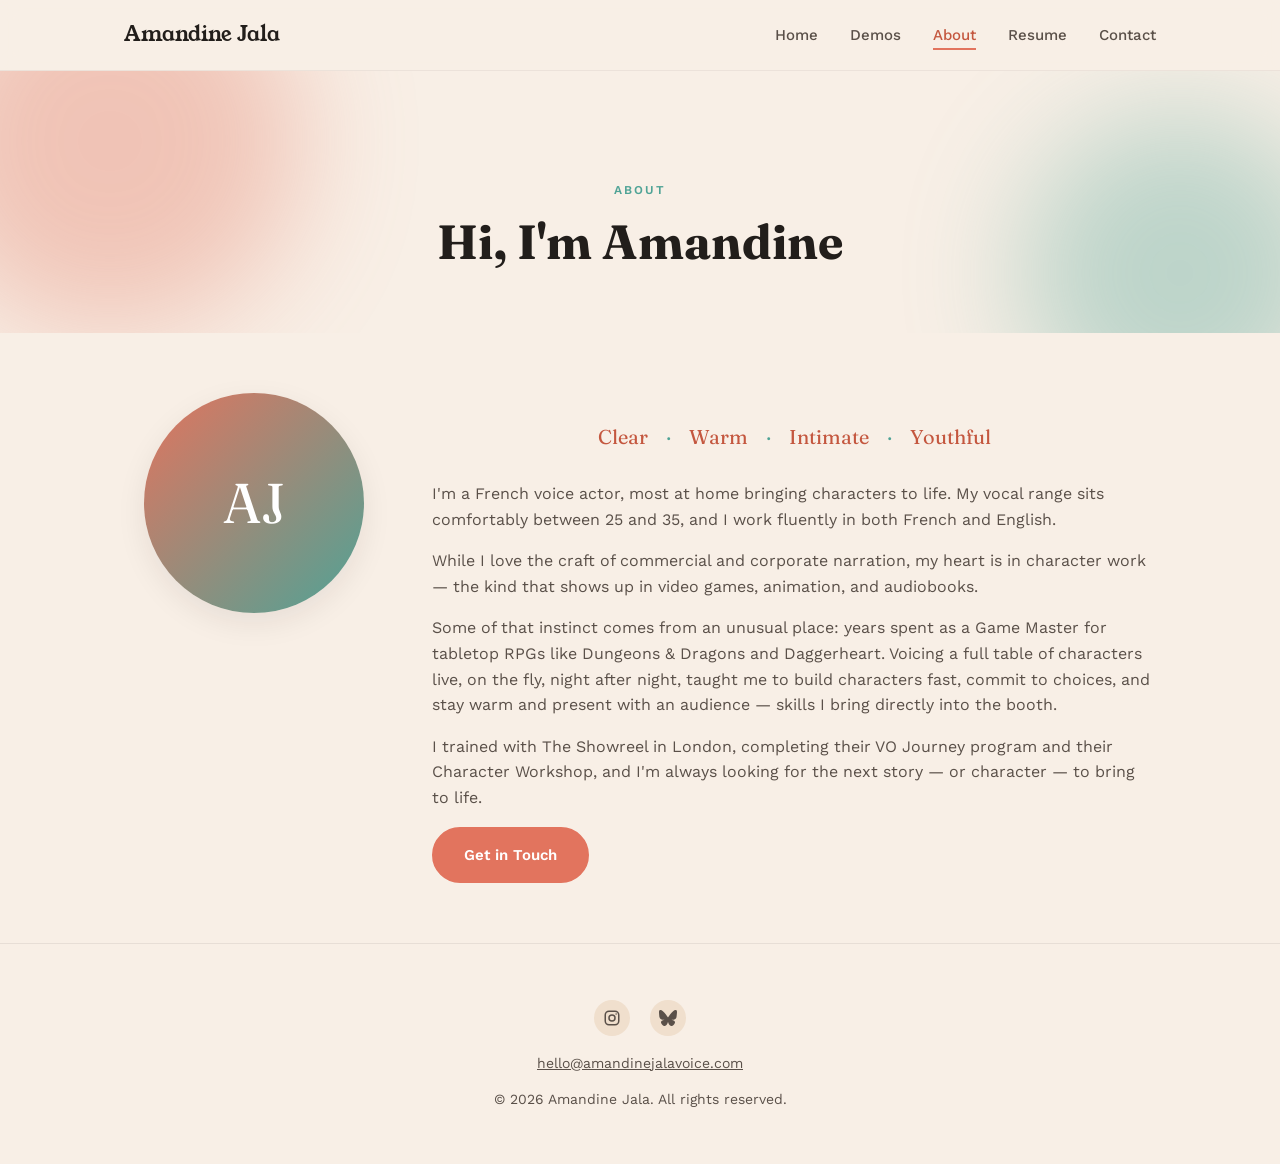
==== about.html @ 7c83095b "Add new vo website" ====
<!DOCTYPE html>
<html lang="en">
<head>
<meta charset="UTF-8">
<meta name="viewport" content="width=device-width, initial-scale=1.0">
<title>About — Amandine Jala</title>
<meta name="description" content="Amandine Jala is a French voice actor with a clear, warm, intimate, youthful voice, specializing in character work for gaming, animation, and audiobooks.">
<link rel="icon" type="image/svg+xml" href="favicon.svg">
<link rel="stylesheet" href="style.css">
</head>
<body>

<header class="site-header">
  <nav class="nav">
    <a href="index.html" class="nav-logo">Amandine Jala</a>
    <button class="nav-toggle" data-nav-toggle aria-label="Toggle menu">
      <span></span><span></span><span></span>
    </button>
    <ul class="nav-links">
      <li><a href="index.html">Home</a></li>
      <li><a href="demos.html">Demos</a></li>
      <li><a href="about.html" aria-current="page">About</a></li>
      <li><a href="resume.html">Resume</a></li>
      <li><a href="contact.html">Contact</a></li>
    </ul>
  </nav>
</header>

<header class="hero" style="padding-bottom: 40px;">
  <span class="eyebrow">About</span>
  <h1 style="font-size: clamp(32px, 5vw, 48px);">Hi, I'm Amandine</h1>
</header>

<main class="container">
  <section class="reveal">
    <div class="about-grid">
      <!-- TODO: replace with a real headshot, e.g. <img src="headshot.jpg" alt="Amandine Jala"> -->
      <div class="avatar-placeholder" aria-hidden="true">AJ</div>

      <div>
        <div class="word-highlight">
          <span>Clear</span><span>Warm</span><span>Intimate</span><span>Youthful</span>
        </div>
        <p>I'm a French voice actor, most at home bringing characters to life. My vocal range sits comfortably between 25 and 35, and I work fluently in both French and English.</p>
        <p>While I love the craft of commercial and corporate narration, my heart is in character work — the kind that shows up in video games, animation, and audiobooks.</p>
        <p>Some of that instinct comes from an unusual place: years spent as a Game Master for tabletop RPGs like Dungeons &amp; Dragons and Daggerheart. Voicing a full table of characters live, on the fly, night after night, taught me to build characters fast, commit to choices, and stay warm and present with an audience — skills I bring directly into the booth.</p>
        <p>I trained with The Showreel in London, completing their VO Journey program and their Character Workshop, and I'm always looking for the next story — or character — to bring to life.</p>
        <a href="contact.html" class="btn">Get in Touch</a>
      </div>
    </div>
  </section>
</main>

<footer class="site-footer">
  <div class="container">
    <div class="social-row">
      <a href="https://instagram.com/yourhandle" target="_blank" rel="noopener" aria-label="Instagram">
        <svg width="18" height="18" viewBox="0 0 24 24" fill="none" stroke="currentColor" stroke-width="2"><rect x="3" y="3" width="18" height="18" rx="5"/><circle cx="12" cy="12" r="4"/><circle cx="17.5" cy="6.5" r="1" fill="currentColor" stroke="none"/></svg>
      </a>
      <a href="https://bsky.app/profile/yourhandle" target="_blank" rel="noopener" aria-label="Bluesky">
        <svg width="18" height="18" viewBox="0 0 24 24" fill="currentColor"><path d="M5.202 2.857C7.954 4.922 10.913 9.11 12 11.358c1.087-2.247 4.046-6.436 6.798-8.501C20.783 1.366 24 .213 24 3.883c0 .732-.42 6.156-.667 7.037-.856 3.061-3.978 3.842-6.755 3.37 4.854.826 6.089 3.562 3.422 6.299-5.065 5.196-7.28-1.304-7.847-2.97-.104-.305-.152-.448-.153-.327 0-.121-.05.022-.153.327-.568 1.666-2.782 8.166-7.847 2.97-2.667-2.737-1.432-5.473 3.422-6.3-2.777.473-5.899-.308-6.755-3.369C.42 10.04 0 4.615 0 3.883c0-3.67 3.217-2.517 5.202-1.026"/></svg>
      </a>
    </div>
    <p><a href="mailto:hello@amandinejalavoice.com">hello@amandinejalavoice.com</a></p>
    <p>&copy; <span data-year></span> Amandine Jala. All rights reserved.</p>
  </div>
</footer>

<script src="script.js"></script>
</body>
</html>
---- style.css ----
@import url('https://fonts.googleapis.com/css2?family=Fraunces:ital,opsz,wght@0,9..144,400;0,9..144,500;0,9..144,600;1,9..144,500&family=Young+Serif&family=Work+Sans:wght@400;500;600;700&display=swap');

:root {
  --bg: #F8EFE6;
  --bg-alt: #F0DFCD;
  --text: #221E1B;
  --text-soft: #5A5049;
  --primary: #E2745E;
  --primary-dark: #C4573F;
  --accent: #4FA396;
  --card-bg: #FFFFFF;
  --radius: 16px;
  --radius-sm: 10px;
  --max-width: 1080px;
  --font-heading: 'Fraunces', serif;
  --font-body: 'Work Sans', sans-serif;
  --shadow: 0 10px 30px rgba(34, 30, 27, 0.08);
}

* { box-sizing: border-box; }

html { scroll-behavior: smooth; }

body {
  margin: 0;
  background: var(--bg);
  color: var(--text);
  font-family: var(--font-body);
  line-height: 1.6;
  -webkit-font-smoothing: antialiased;
}

img { max-width: 100%; display: block; }

a { color: inherit; }

.container {
  max-width: var(--max-width);
  margin: 0 auto;
  padding: 0 24px;
}

h1, h2, h3 {
  font-family: var(--font-heading);
  line-height: 1.15;
  margin: 0 0 0.5em;
}

h1 { font-size: clamp(38px, 6vw, 62px); }
h2 { font-size: clamp(26px, 4vw, 36px); color: var(--primary-dark); }
h3 { font-size: 20px; }

p { margin: 0 0 1em; color: var(--text-soft); }

.eyebrow {
  font-family: var(--font-body);
  text-transform: uppercase;
  letter-spacing: 0.16em;
  font-size: 12px;
  font-weight: 600;
  color: var(--accent);
  margin-bottom: 14px;
  display: block;
}

/* ===== Nav ===== */
.site-header {
  position: sticky;
  top: 0;
  z-index: 100;
  background: rgba(248, 239, 230, 0.85);
  backdrop-filter: blur(10px);
  border-bottom: 1px solid rgba(34, 30, 27, 0.06);
}

.nav {
  display: flex;
  align-items: center;
  justify-content: space-between;
  padding: 18px 24px;
  max-width: var(--max-width);
  margin: 0 auto;
}

.nav-logo,
.wordmark {
  font-family: 'Young Serif', serif;
  font-weight: 400;
}

.nav-logo {
  font-size: 21px;
  text-decoration: none;
  color: var(--text);
}


.nav-toggle {
  display: none;
  flex-direction: column;
  gap: 5px;
  background: none;
  border: none;
  cursor: pointer;
  padding: 6px;
}

.nav-toggle span {
  width: 24px;
  height: 2px;
  background: var(--text);
  border-radius: 2px;
}

.nav-links {
  display: flex;
  gap: 32px;
  list-style: none;
  margin: 0;
  padding: 0;
}

.nav-links a {
  text-decoration: none;
  font-weight: 500;
  font-size: 15px;
  color: var(--text-soft);
  padding-bottom: 4px;
  border-bottom: 2px solid transparent;
  transition: color 0.2s ease, border-color 0.2s ease;
}

.nav-links a:hover,
.nav-links a[aria-current="page"] {
  color: var(--primary-dark);
  border-color: var(--primary);
}

@media (max-width: 720px) {
  .nav-toggle { display: flex; }
  .nav-links {
    position: absolute;
    top: 100%;
    left: 0;
    right: 0;
    flex-direction: column;
    gap: 0;
    background: var(--bg);
    border-bottom: 1px solid rgba(34, 30, 27, 0.08);
    max-height: 0;
    overflow: hidden;
    transition: max-height 0.3s ease;
  }
  .nav-links.open { max-height: 320px; }
  .nav-links li { width: 100%; }
  .nav-links a {
    display: block;
    padding: 14px 24px;
    border-bottom: none;
  }
}

/* ===== Buttons ===== */
.btn {
  display: inline-flex;
  align-items: center;
  gap: 8px;
  font-family: var(--font-body);
  font-weight: 600;
  font-size: 15px;
  padding: 14px 30px;
  border-radius: 999px;
  background: var(--primary);
  color: #fff;
  text-decoration: none;
  border: 2px solid var(--primary);
  cursor: pointer;
  transition: transform 0.2s ease, box-shadow 0.2s ease, background 0.2s ease;
}

.btn:hover {
  background: var(--primary-dark);
  border-color: var(--primary-dark);
  transform: translateY(-2px);
  box-shadow: 0 8px 20px rgba(226, 116, 94, 0.35);
}

.btn.outline {
  background: transparent;
  color: var(--primary-dark);
}

.btn.outline:hover {
  background: var(--primary);
  color: #fff;
}

.btn-row {
  display: flex;
  gap: 16px;
  flex-wrap: wrap;
  justify-content: center;
}

/* ===== Hero ===== */
.hero {
  position: relative;
  text-align: center;
  padding: 110px 24px 70px;
  overflow: hidden;
}

.hero::before,
.hero::after {
  content: "";
  position: absolute;
  border-radius: 50%;
  filter: blur(60px);
  opacity: 0.35;
  z-index: 0;
}

.hero::before {
  width: 380px;
  height: 380px;
  background: var(--primary);
  top: -120px;
  left: -80px;
}

.hero::after {
  width: 320px;
  height: 320px;
  background: var(--accent);
  bottom: -100px;
  right: -60px;
}

.hero > * {
  position: relative;
  z-index: 1;
}

.hero .tagline {
  max-width: 600px;
  margin: 0 auto 32px;
  font-size: 19px;
}

/* ===== Waveform decoration ===== */
.waveform {
  display: flex;
  align-items: center;
  justify-content: center;
  gap: 5px;
  height: 48px;
  margin: 36px auto;
}

.waveform span {
  width: 4px;
  border-radius: 3px;
  background: var(--primary);
  animation: wave 1.2s ease-in-out infinite;
  animation-delay: calc(var(--i) * 0.08s);
}

.waveform span:nth-child(3n) { background: var(--accent); }

@keyframes wave {
  0%, 100% { height: 8px; }
  50% { height: 40px; }
}

@media (prefers-reduced-motion: reduce) {
  .waveform span { animation: none; height: 20px; }
}

/* ===== At-a-glance stats ===== */
.stats {
  display: grid;
  grid-template-columns: repeat(auto-fit, minmax(200px, 1fr));
  gap: 24px;
  margin: 50px 0;
}

.stat {
  text-align: center;
}

.stat .value {
  font-family: var(--font-heading);
  font-size: 26px;
  color: var(--primary-dark);
  display: block;
  margin-bottom: 6px;
}

.stat .label {
  font-size: 13px;
  text-transform: uppercase;
  letter-spacing: 0.08em;
  color: var(--text-soft);
}

/* ===== Cards / grid ===== */
.cards {
  display: grid;
  grid-template-columns: repeat(auto-fit, minmax(240px, 1fr));
  gap: 22px;
}

.card {
  background: var(--card-bg);
  border-radius: var(--radius);
  padding: 28px;
  box-shadow: var(--shadow);
  transition: transform 0.25s ease, box-shadow 0.25s ease;
  display: flex;
  flex-direction: column;
}

.card .player {
  margin-top: auto;
}

.card:hover {
  transform: translateY(-4px);
  box-shadow: 0 16px 36px rgba(34, 30, 27, 0.12);
}

.tag {
  display: inline-block;
  align-self: flex-start;
  font-size: 12px;
  font-weight: 700;
  text-transform: uppercase;
  letter-spacing: 0.06em;
  color: var(--primary-dark);
  background: rgba(226, 116, 94, 0.14);
  padding: 4px 12px;
  border-radius: 999px;
  margin-bottom: 14px;
}

.card.link-card {
  text-decoration: none;
  display: block;
}

.card .go {
  color: var(--primary-dark);
  font-weight: 600;
  font-size: 14px;
  text-decoration: none;
}

/* ===== Sections ===== */
section {
  padding: 60px 0;
}

.section-intro {
  text-align: center;
  max-width: 640px;
  margin: 0 auto 44px;
}

.section-intro p { margin: 0; }

/* ===== Reveal on scroll ===== */
.reveal {
  opacity: 0;
  transform: translateY(18px);
  transition: opacity 0.6s ease, transform 0.6s ease;
}

.reveal.visible {
  opacity: 1;
  transform: none;
}

/* ===== Audio player ===== */
.player {
  display: flex;
  align-items: center;
  gap: 12px;
  background: var(--bg);
  border-radius: 999px;
  padding: 8px 16px 8px 8px;
  margin-top: 8px;
}

.player .play-btn {
  width: 38px;
  height: 38px;
  flex-shrink: 0;
  border-radius: 50%;
  background: var(--primary);
  color: #fff;
  border: none;
  cursor: pointer;
  display: flex;
  align-items: center;
  justify-content: center;
  font-size: 13px;
  transition: background 0.2s ease;
}

.player .play-btn:hover { background: var(--primary-dark); }

.player .track {
  flex: 1;
  height: 5px;
  border-radius: 3px;
  background: rgba(226, 116, 94, 0.2);
  position: relative;
  cursor: pointer;
}

.player .track .fill {
  position: absolute;
  left: 0; top: 0;
  height: 100%;
  width: 0%;
  border-radius: 3px;
  background: var(--primary);
}

.player .time {
  font-size: 12px;
  color: var(--text-soft);
  min-width: 38px;
  text-align: right;
  font-variant-numeric: tabular-nums;
}

.player.unavailable .play-btn {
  background: #C9BEB2;
  cursor: default;
}

.player .coming-soon {
  font-size: 13px;
  color: var(--text-soft);
  font-style: italic;
}

/* ===== About page layout ===== */
.about-grid {
  display: grid;
  grid-template-columns: 260px 1fr;
  gap: 48px;
  align-items: start;
}

@media (max-width: 720px) {
  .about-grid { grid-template-columns: 1fr; }
}

.avatar-placeholder {
  width: 220px;
  height: 220px;
  border-radius: 50%;
  margin: 0 auto;
  background: linear-gradient(135deg, var(--primary), var(--accent));
  display: flex;
  align-items: center;
  justify-content: center;
  color: #fff;
  font-family: var(--font-heading);
  font-size: 56px;
  box-shadow: var(--shadow);
}

.word-highlight {
  display: flex;
  flex-wrap: wrap;
  gap: 10px 18px;
  justify-content: center;
  margin: 28px 0;
  font-family: var(--font-heading);
  font-size: 20px;
  color: var(--primary-dark);
}

.word-highlight span:not(:last-child)::after {
  content: "·";
  margin-left: 18px;
  color: var(--accent);
}

/* ===== Resume page ===== */
.resume-section {
  margin-bottom: 40px;
}

.resume-section h3 {
  color: var(--primary-dark);
  border-bottom: 2px solid rgba(226, 116, 94, 0.2);
  padding-bottom: 10px;
  margin-bottom: 16px;
}

.resume-list {
  list-style: none;
  margin: 0;
  padding: 0;
  display: grid;
  gap: 14px;
}

.resume-list li {
  display: flex;
  justify-content: space-between;
  gap: 16px;
  flex-wrap: wrap;
  background: var(--card-bg);
  border-radius: var(--radius-sm);
  padding: 14px 18px;
  box-shadow: var(--shadow);
}

.resume-list li .name { font-weight: 600; }
.resume-list li .detail { color: var(--text-soft); font-size: 14px; }

/* ===== Contact page ===== */
.contact-card {
  max-width: 560px;
  margin: 0 auto;
  text-align: center;
  background: var(--card-bg);
  border-radius: var(--radius);
  padding: 48px 32px;
  box-shadow: var(--shadow);
}

.social-row {
  display: flex;
  gap: 20px;
  justify-content: center;
  margin-top: 28px;
}

.social-row a {
  width: 44px;
  height: 44px;
  border-radius: 50%;
  background: var(--bg-alt);
  display: flex;
  align-items: center;
  justify-content: center;
  transition: background 0.2s ease, transform 0.2s ease;
}

.social-row a:hover {
  background: var(--primary);
  color: #fff;
  transform: translateY(-3px);
}

/* ===== Footer ===== */
.site-footer {
  border-top: 1px solid rgba(34, 30, 27, 0.08);
  padding: 40px 0;
  text-align: center;
  font-size: 14px;
  color: var(--text-soft);
}

.site-footer .social-row {
  margin: 16px 0;
}

.site-footer .social-row a {
  width: 36px;
  height: 36px;
}
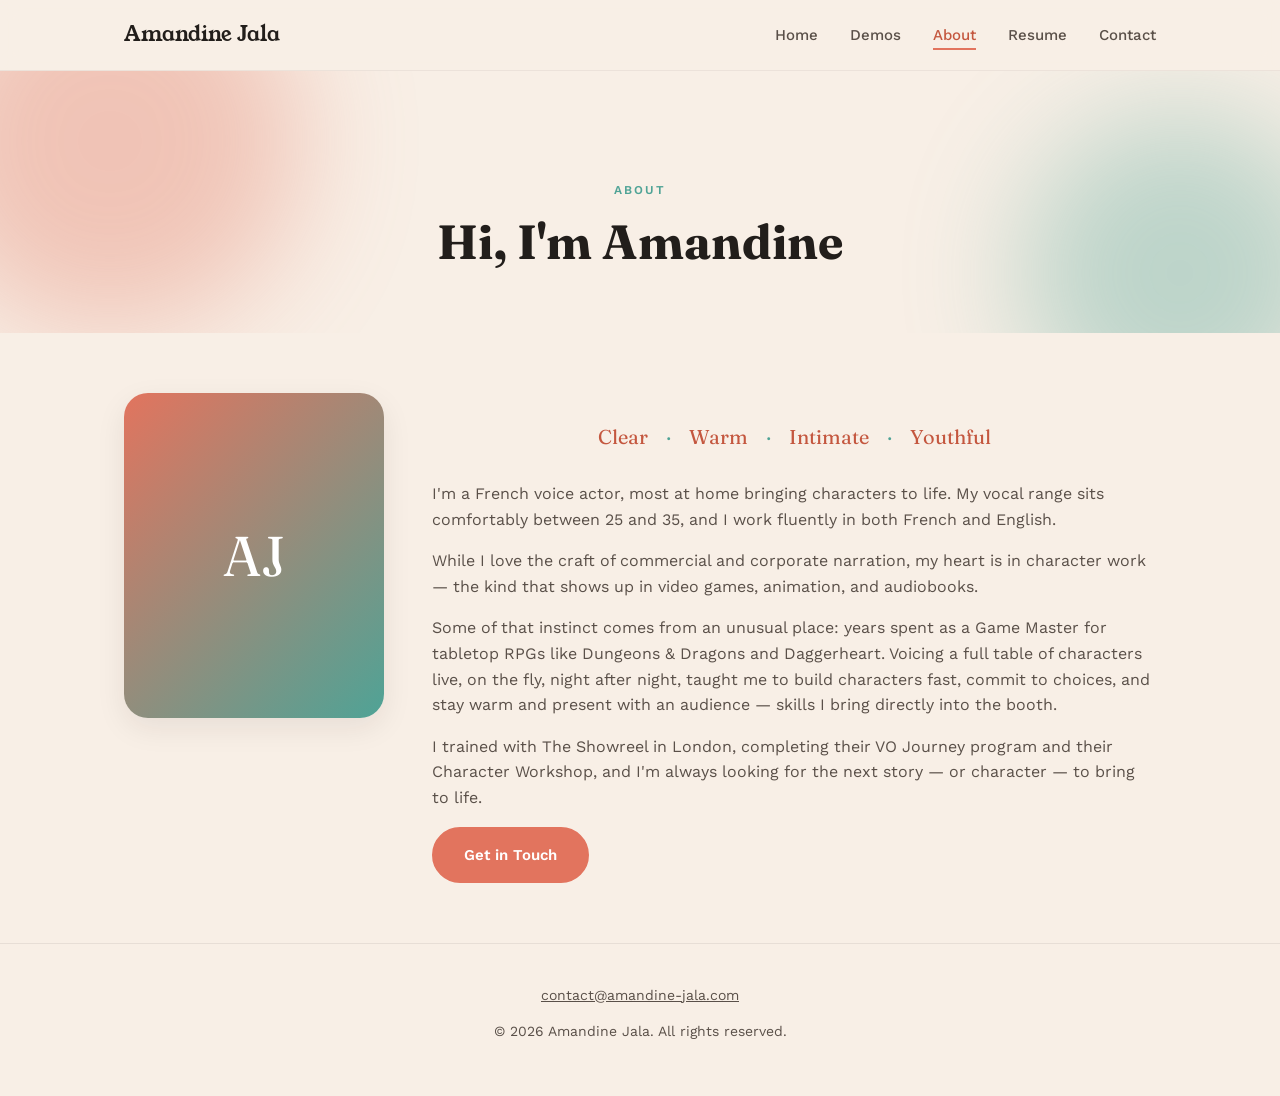
==== commit 6a2eee6d: "Update" ====
--- a/about.html
+++ b/about.html
@@ -35,7 +35,7 @@
   <section class="reveal">
     <div class="about-grid">
       <!-- TODO: replace with a real headshot, e.g. <img src="headshot.jpg" alt="Amandine Jala"> -->
-      <div class="avatar-placeholder" aria-hidden="true">AJ</div>
+      <div class="headshot-placeholder" aria-hidden="true">AJ</div>
 
       <div>
         <div class="word-highlight">
@@ -53,15 +53,7 @@
 
 <footer class="site-footer">
   <div class="container">
-    <div class="social-row">
-      <a href="https://instagram.com/yourhandle" target="_blank" rel="noopener" aria-label="Instagram">
-        <svg width="18" height="18" viewBox="0 0 24 24" fill="none" stroke="currentColor" stroke-width="2"><rect x="3" y="3" width="18" height="18" rx="5"/><circle cx="12" cy="12" r="4"/><circle cx="17.5" cy="6.5" r="1" fill="currentColor" stroke="none"/></svg>
-      </a>
-      <a href="https://bsky.app/profile/yourhandle" target="_blank" rel="noopener" aria-label="Bluesky">
-        <svg width="18" height="18" viewBox="0 0 24 24" fill="currentColor"><path d="M5.202 2.857C7.954 4.922 10.913 9.11 12 11.358c1.087-2.247 4.046-6.436 6.798-8.501C20.783 1.366 24 .213 24 3.883c0 .732-.42 6.156-.667 7.037-.856 3.061-3.978 3.842-6.755 3.37 4.854.826 6.089 3.562 3.422 6.299-5.065 5.196-7.28-1.304-7.847-2.97-.104-.305-.152-.448-.153-.327 0-.121-.05.022-.153.327-.568 1.666-2.782 8.166-7.847 2.97-2.667-2.737-1.432-5.473 3.422-6.3-2.777.473-5.899-.308-6.755-3.369C.42 10.04 0 4.615 0 3.883c0-3.67 3.217-2.517 5.202-1.026"/></svg>
-      </a>
-    </div>
-    <p><a href="mailto:hello@amandinejalavoice.com">hello@amandinejalavoice.com</a></p>
+    <p><a href="mailto:contact@amandine-jala.com">contact@amandine-jala.com</a></p>
     <p>&copy; <span data-year></span> Amandine Jala. All rights reserved.</p>
   </div>
 </footer>
--- a/style.css
+++ b/style.css
@@ -247,6 +247,45 @@
   font-size: 19px;
 }
 
+/* ===== Hero with headshot (photo left, text right) ===== */
+.hero-split {
+  padding: 80px 24px 60px;
+}
+
+.hero-inner {
+  display: grid;
+  grid-template-columns: 320px 1fr;
+  gap: 56px;
+  align-items: center;
+  max-width: var(--max-width);
+  margin: 0 auto;
+  text-align: left;
+}
+
+.hero-split .tagline {
+  margin: 0 0 32px;
+}
+
+.hero-split .waveform {
+  justify-content: flex-start;
+  margin: 28px 0;
+}
+
+.hero-split .btn-row {
+  justify-content: flex-start;
+}
+
+@media (max-width: 720px) {
+  .hero-split { padding: 56px 24px 50px; }
+  .hero-inner {
+    grid-template-columns: 1fr;
+    gap: 32px;
+    text-align: center;
+  }
+  .hero-split .waveform,
+  .hero-split .btn-row { justify-content: center; }
+}
+
 /* ===== Waveform decoration ===== */
 .waveform {
   display: flex;
@@ -458,11 +497,24 @@
   .about-grid { grid-template-columns: 1fr; }
 }
 
-.avatar-placeholder {
-  width: 220px;
-  height: 220px;
-  border-radius: 50%;
+/* Portrait headshot frame, used on the home hero and the About page.
+   .headshot-placeholder stands in until the real photo is added. */
+.headshot,
+.headshot-placeholder {
+  display: block;
+  width: 100%;
+  max-width: 320px;
+  aspect-ratio: 4 / 5;
+  border-radius: 24px;
   margin: 0 auto;
+  box-shadow: var(--shadow);
+}
+
+.headshot {
+  object-fit: cover;
+}
+
+.headshot-placeholder {
   background: linear-gradient(135deg, var(--primary), var(--accent));
   display: flex;
   align-items: center;
@@ -470,7 +522,6 @@
   color: #fff;
   font-family: var(--font-heading);
   font-size: 56px;
-  box-shadow: var(--shadow);
 }
 
 .word-highlight {
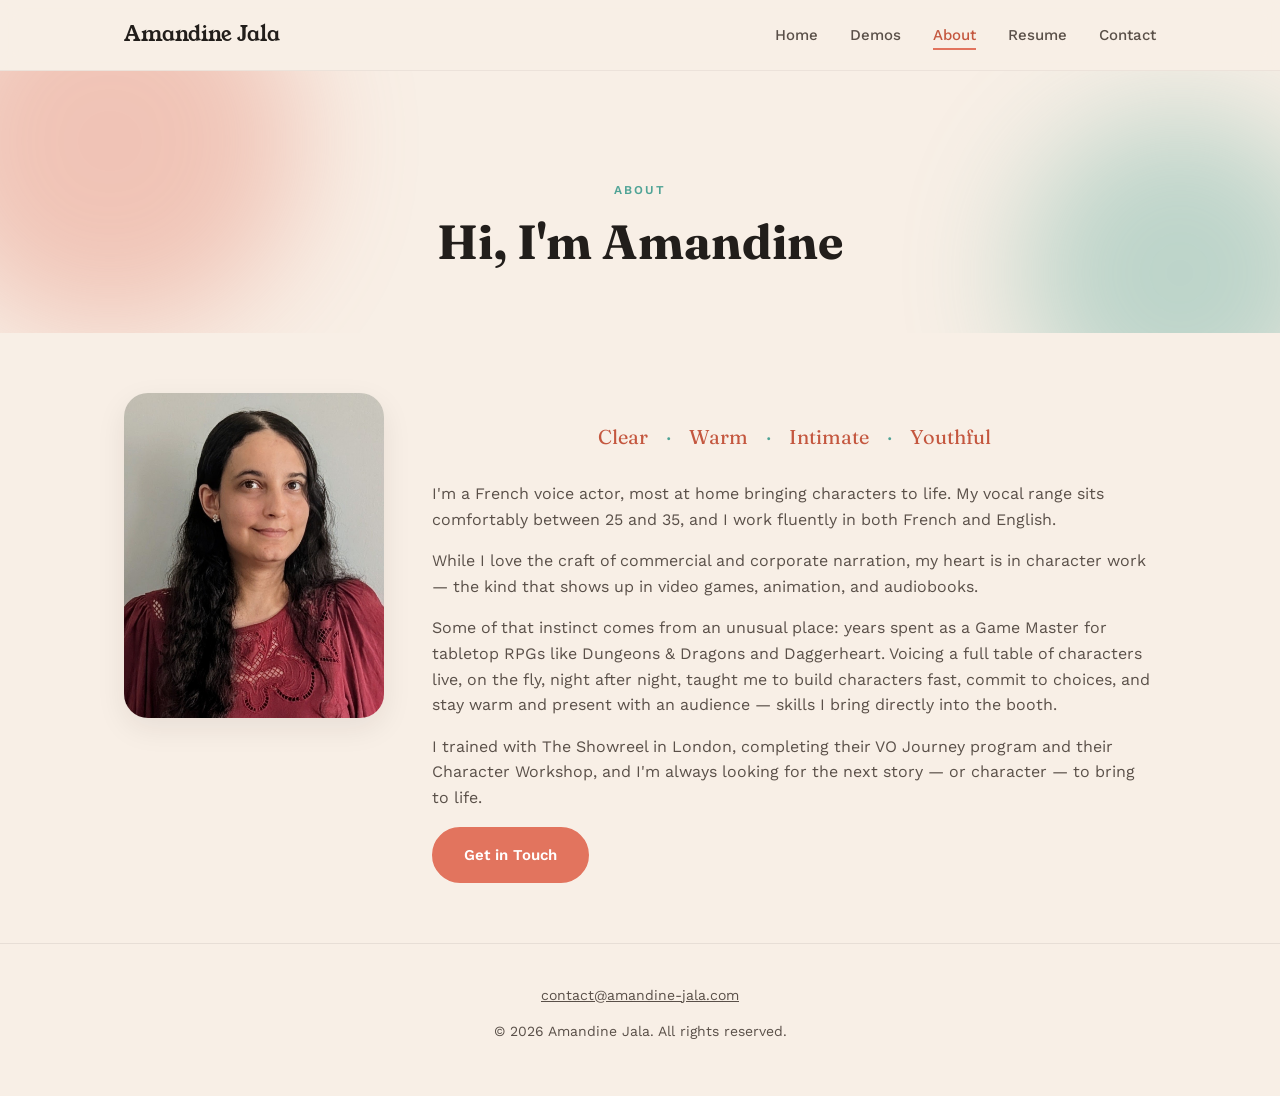
==== commit 554f221c: "Update tagline" ====
--- a/about.html
+++ b/about.html
@@ -4,7 +4,7 @@
 <meta charset="UTF-8">
 <meta name="viewport" content="width=device-width, initial-scale=1.0">
 <title>About — Amandine Jala</title>
-<meta name="description" content="Amandine Jala is a French voice actor with a clear, warm, intimate, youthful voice, specializing in character work for gaming, animation, and audiobooks.">
+<meta name="description" content="Amandine Jala is a London-based French voice actor with a clear, warm, intimate, youthful voice, focused on character work.">
 <link rel="icon" type="image/svg+xml" href="favicon.svg">
 <link rel="stylesheet" href="style.css">
 </head>
@@ -34,8 +34,7 @@
 <main class="container">
   <section class="reveal">
     <div class="about-grid">
-      <!-- TODO: replace with a real headshot, e.g. <img src="headshot.jpg" alt="Amandine Jala"> -->
-      <div class="headshot-placeholder" aria-hidden="true">AJ</div>
+      <img class="headshot" src="headshot.jpg" alt="Amandine Jala">
 
       <div>
         <div class="word-highlight">
